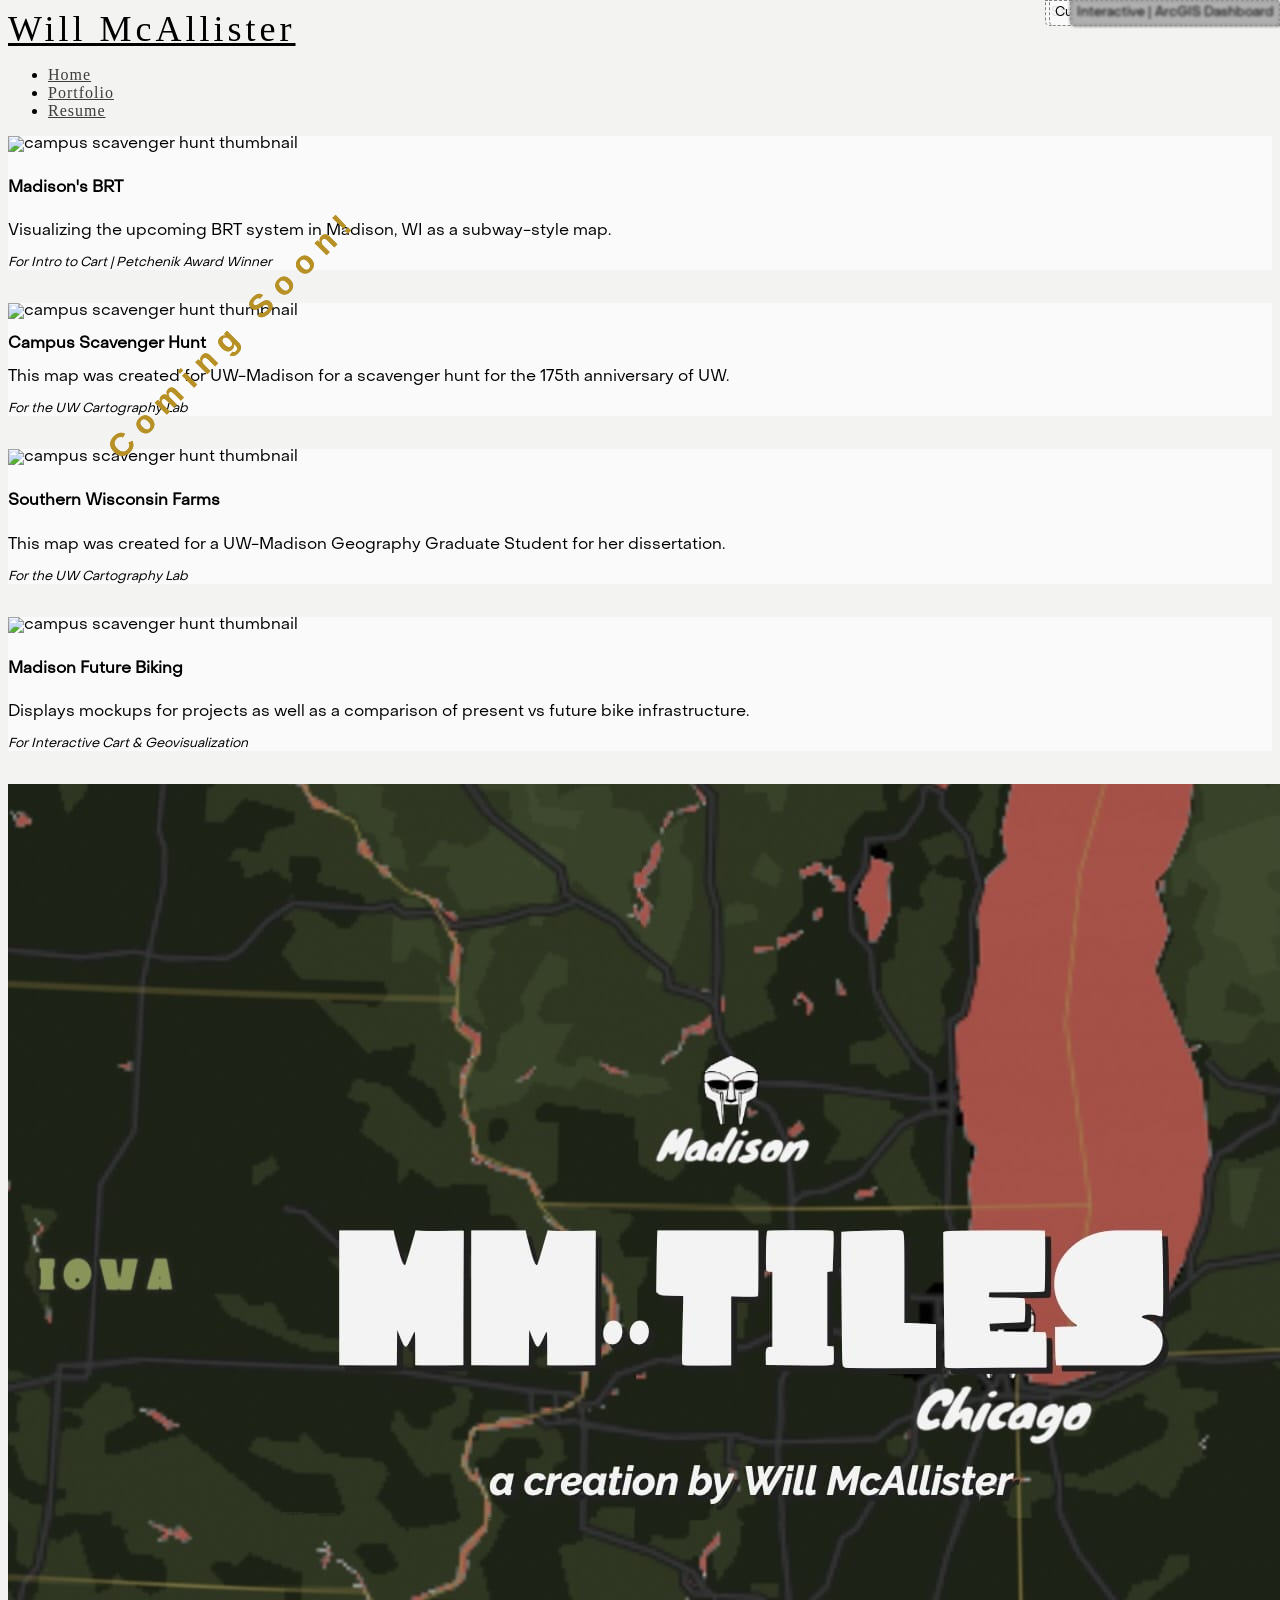
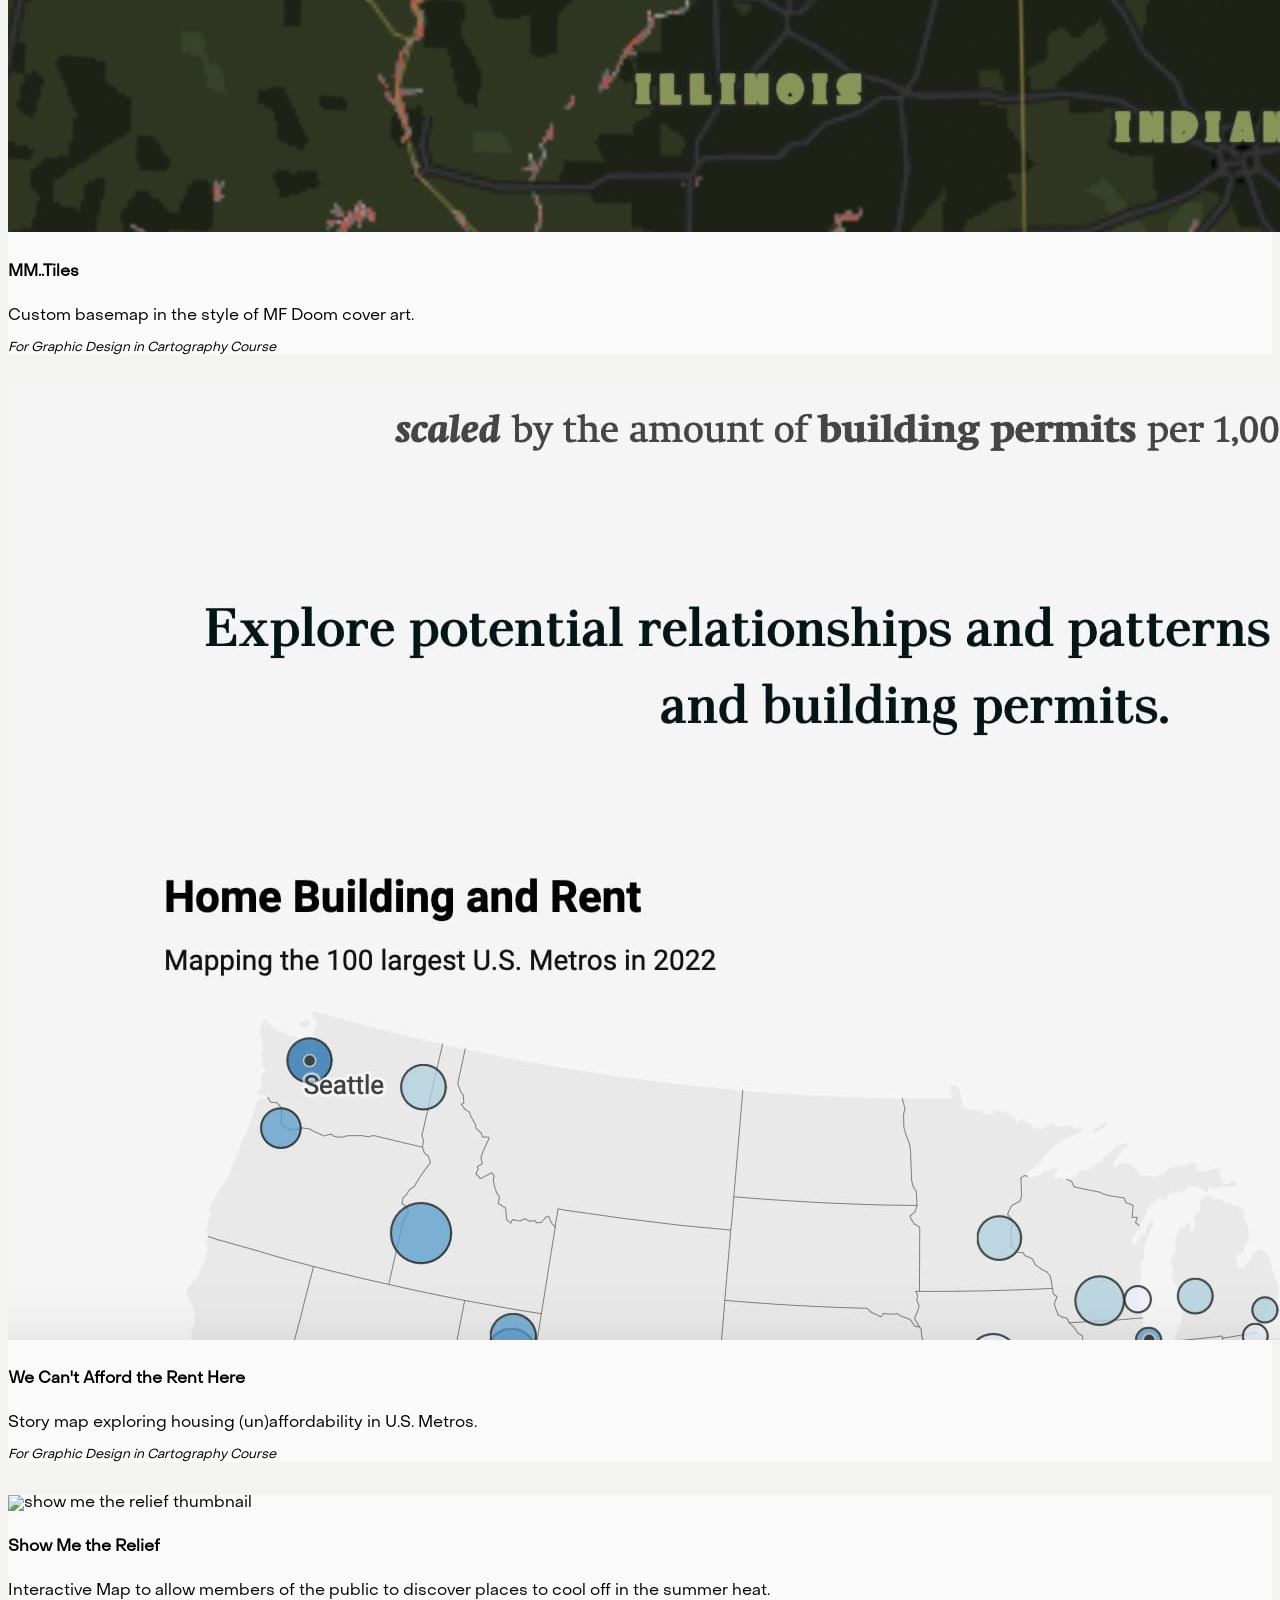
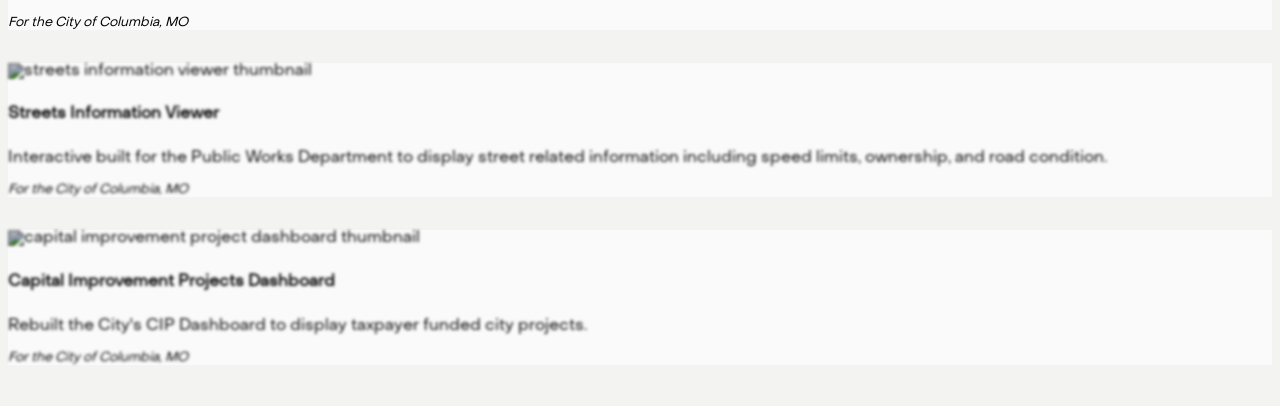
==== portfolio.html @ b3892784 "Updated fonts and portfolio items" ====
<!DOCTYPE html>
<html lang="en">
    <head>
        <base href="/"/>

        <meta charset="utf-8">
        <meta name="viewport" content="width=device-width, initial-scale=1">
        
        <title>Will McAllister</title>

        <!-- stylesheets -->
        <link rel="stylesheet" href="css/bootstrap.min.css">
        <link rel="stylesheet" href="css/style.css">

        <!-- mrs eaves font -->
        <link rel="stylesheet" href="https://use.typekit.net/hsz7tvz.css">

        <!--[if IE<9]>
            <link rel="stylesheet" href="css/style.ie.css">
        <![endif]-->
        
    </head>

    <body>
        <!-- Navigation Bar -->
        <div class="container">
            <nav class="navbar navbar-light">
                <div class="container-fluid">
                    <a class="navbar-brand" href="">Will McAllister</a>
                <ul class="nav nav-underline justify-content-end">
                    <li class="nav-item">
                    <a class="nav-link" href="">Home</a>
                    </li>
                    <li class="nav-item">
                    <a class="nav-link active" href="portfolio">Portfolio</a>
                    </li>
                    <li class="nav-item">
                    <a class="nav-link" href="resume">Resume</a>
                    </li>
                </ul>
                </div>
            </nav>
        </div>

        <!-- Portfolio Cards -->
        <div class="container">
            <div class="row">
                <div class="project-item col-xl-3 col-lg-4 col-md-6 col-sm-8 col-12">
                    <div class="card">
                        <img src="img/thumbnails/madison-brt-thumb.png" class="card-img-top" alt="campus scavenger hunt thumbnail">
                        <div class="card-map-type">Static | ArcPro + Illustrator</div>
                        <div class="card-body">
                            <h5 class="card-title">Madison's BRT</h5>
                            <p class="card-text">Visualizing the upcoming BRT system in Madison, WI
                                as a subway-style map.
                            </p>
                            <p class="card-attribution mb-0">For Intro to Cart | Petchenik Award Winner</p>
                            <a href="img/maps/madison-brt-map.png" class="stretched-link"></a>
                        </div>
                    </div>
                </div>
                
                <div class="project-item col-xl-3 col-lg-4 col-md-6 col-sm-8 col-12">
                    <div class="card">
                        <img src="img/thumbnails/scavenger-hunt-thumb.png" class="card-img-top" alt="campus scavenger hunt thumbnail">
                        <div class="card-map-type">Static | ArcPro + Illustrator</div>
                        <div class="card-body">
                            <p class="card-title">Campus Scavenger Hunt</p>
                            <p class="card-text">This map was created for UW-Madison for 
                                a scavenger hunt for the 175th anniversary of UW.
                            </p>
                            <p class="card-attribution mb-0">For the UW Cartography Lab</p>
                        </div>
                        <a href="img/maps/scavenger-hunt-map.png" class="stretched-link"></a>
                    </div>
                </div>

                <div class="project-item col-xl-3 col-lg-4 col-md-6 col-sm-8 col-12">
                    <div class="card">
                        <img src="img/thumbnails/sowi-farms-thumb.png" class="card-img-top" alt="campus scavenger hunt thumbnail">
                        <div class="card-map-type">Static | ArcPro + Eduard + Illustrator</div>
                        <div class="card-body">
                            <h5 class="card-title">Southern Wisconsin Farms</h5>
                            <p class="card-text">This map was created for a UW-Madison Geography Graduate 
                                Student for her dissertation.
                            </p>
                            <p class="card-attribution mb-0">For the UW Cartography Lab</p>
                            <a href="img/maps/sowi-farms-map.png" class="stretched-link"></a>
                        </div>
                    </div>
                </div>

                <div class="project-item col-xl-3 col-lg-4 col-md-6 col-sm-8 col-12">
                    <div class="card">
                        <img src="img/thumbnails/madison-future-biking-thumb.png" 
                            class="card-img-top" alt="campus scavenger hunt thumbnail">
                        <div class="card-map-type">Interactive | Leaflet</div>
                        <div class="card-body">
                            <h5 class="card-title">Madison Future Biking</h5>
                            <p class="card-text"> Displays mockups for projects as well as a comparison of present vs future bike infrastructure.</p>
                            <p class="card-attribution mb-0">For Interactive Cart & Geovisualization</p>
                            <a href="https://willmcallister.github.io/Madison-Future-Biking/" class="stretched-link"></a>
                        </div>
                    </div>
                </div>

                <div class="project-item col-xl-3 col-lg-4 col-md-6 col-sm-8 col-12">
                    <div class="card">
                        <img src="/img/thumbnails/mm-tiles-thumb.jpg" class="card-img-top" 
                            alt="mm..tiles project thumbnail">
                        <div class="card-map-type">Custom Basemap | Mapbox Studio</div>
                        <div class="card-body">
                            <h5 class="card-title">MM..Tiles</h5>
                            <p class="card-text">
                                Custom basemap in the style of MF Doom cover art.
                            </p>
                            <p class="card-attribution mb-0">For Graphic Design in Cartography Course</p>
                            <a href="https://willmcallister.github.io/mm..tiles/" class="stretched-link"></a>
                        </div>
                    </div>
                </div>

                <div class="project-item col-xl-3 col-lg-4 col-md-6 col-sm-8 col-12">
                    <div class="card">
                        <img src="img/thumbnails/affordability-story-thumb.jpg" class="card-img-top" 
                            alt="we can't afford the rent project thumbnail">
                        <div class="card-map-type">Visual Story | ESRI StoryMaps</div>
                        <div class="card-body">
                            <h5 class="card-title">We Can't Afford the Rent Here</h5>
                            <p class="card-text">
                                Story map exploring housing (un)affordability in U.S. Metros.
                            </p>
                            <p class="card-attribution mb-0">For Graphic Design in Cartography Course</p>
                            <a href="https://storymaps.arcgis.com/stories/22b57d258f01402888af89dd11dbffce" class="stretched-link"></a>
                        </div>
                    </div>
                </div>

                <div class="project-item col-xl-3 col-lg-4 col-md-6 col-sm-8 col-12">
                    <div class="card">
                        <img src="img/thumbnails/show-me-the-relief-thumb.png" class="card-img-top" alt="show me the relief thumbnail">
                        <div class="card-map-type">Interactive | Experience Builder</div>
                        <div class="card-body">
                            <h5 class="card-title">Show Me the Relief</h5>
                            <p class="card-text">Interactive Map to allow members of the public to discover places to cool off in the summer heat.</p>
                            <p class="card-attribution mb-0">For the City of Columbia, MO</p>
                            <a href="https://experience.arcgis.com/experience/27d0aab2cd5949bc9f819ebb05d48033" class="stretched-link"></a>
                        </div>
                    </div>
                </div>

                <div class="project-item col-xl-3 col-lg-4 col-md-6 col-sm-8 col-12">
                    <div class="card">
                        <img src="img/thumbnails/streets-information-viewer-thumb.png" class="card-img-top" alt="streets information viewer thumbnail">
                        <div class="card-map-type">Interactive | Experience Builder</div>
                        <div class="card-body">
                            <h5 class="card-title">Streets Information Viewer</h5>
                            <p class="card-text">Interactive built for the Public Works Department to display street related information 
                                including speed limits, ownership, and road condition.</p>
                            <p class="card-attribution mb-0">For the City of Columbia, MO</p>
                            <a href="#" class="stretched-link"></a>
                        </div>
                        <div class="card-coming-soon">Coming Soon!</div>
                    </div>
                </div>

                <div class="project-item col-xl-3 col-lg-4 col-md-6 col-sm-8 col-12">
                    <div class="card">
                        <img src="img/thumbnails/cip-dashboard-thumb.png" class="card-img-top" 
                            alt="capital improvement project dashboard thumbnail">
                        <div class="card-map-type">Interactive | ArcGIS Dashboard</div>
                        <div class="card-body">
                            <h5 class="card-title">Capital Improvement Projects Dashboard</h5>
                            <p class="card-text">Rebuilt the City's CIP Dashboard to display taxpayer funded city projects.</p>
                            <p class="card-attribution mb-0">For the City of Columbia, MO</p>
                            <a href="#" class="stretched-link"></a>
                        </div>
                        <div class="card-coming-soon">Coming Soon!</div>
                    </div>
                </div>
            </div>
        </div>
        
        
        <!-- scripts -->
        <script type="text/javascript" src="js/bootstrap.min.js"></script>
    </body>
</html>
---- css/style.css ----
@font-face {
    font-family: "ObjectSans-Regular";
    src: url(/fonts/ObjectSans-Regular.otf);
}


body {
    font-family: "ObjectSans-Regular";
    background-color: #F3F4F2;
}

.row {
    width: 100%;
}

.navbar {
    font-family: mrs-eaves, serif;
    letter-spacing: 1px;
}

.navbar-light {
    margin: 0;
}

.navbar-brand {
    font-family: mrs-eaves, serif;
    letter-spacing: 4px;
    font-size: 2.25rem;
    color: #000;
}

.navbar-brand:hover{
    font-weight: bold;
}


/* nav bar */
.nav-link {
    color: black;
}

.nav-link:hover {
    color: #3D3D3C;
}

.nav-tabs .nav-item .nav-link.active {
    color: #3D3D3C;
    border-bottom: 4px solid #3D3D3C;
}

.nav-link
{
    color: #3D3D3C;
}



/* Home Page Text */
.body-text {
    width: 50%;
    margin-bottom: 50px;
}

@media screen and (min-width: 1000px) and (max-width: 1500px){
    .body-text {
       width: 70%;
    }
 }

@media screen and (max-width: 1000px) {
    .body-text {
       width: 90%;
    }
 }


/* portfolio cards */
.row {
    margin: 0;
}

.project-item {
    padding-bottom: 20px;
}

.card {
    background-color: #FAFAFA;
    
}

.card:hover {
    filter: brightness(90%);
    transition: all 200ms ease;
}

.card-title {
    font-weight: 600;
    font-size: medium;
}

.card-attribution {
    font-size: small;
    font-style: italic;
}

.card-img-top {
    position: relative;
}

.card-map-type {
    font-size: small;
    position: absolute;
    top: 0;
    right: 0;
    padding: 5px;
    background-color: rgba(250, 250, 250, 0.9);
    border: 1.5px dashed;
    border-radius: 0px 5px 0px 5px;
    border-color: gray;
}

.card-coming-soon {
    position: absolute;
    top: 35%;
    left: 5%;
    transform: rotate(-45deg);
    color: rgb(184, 145, 38);
    font-weight: bold;
    font-size: xx-large;
    letter-spacing: 10px;
    text-align: center;
    font-family: 'Franklin Gothic Medium', 'Arial Narrow', Arial, sans-serif
}

/* If card contains coming soon, blur card */
.card:has(.card-coming-soon)>*:not(.card-coming-soon) { 
    filter: blur(1.5px) brightness(70%);
}
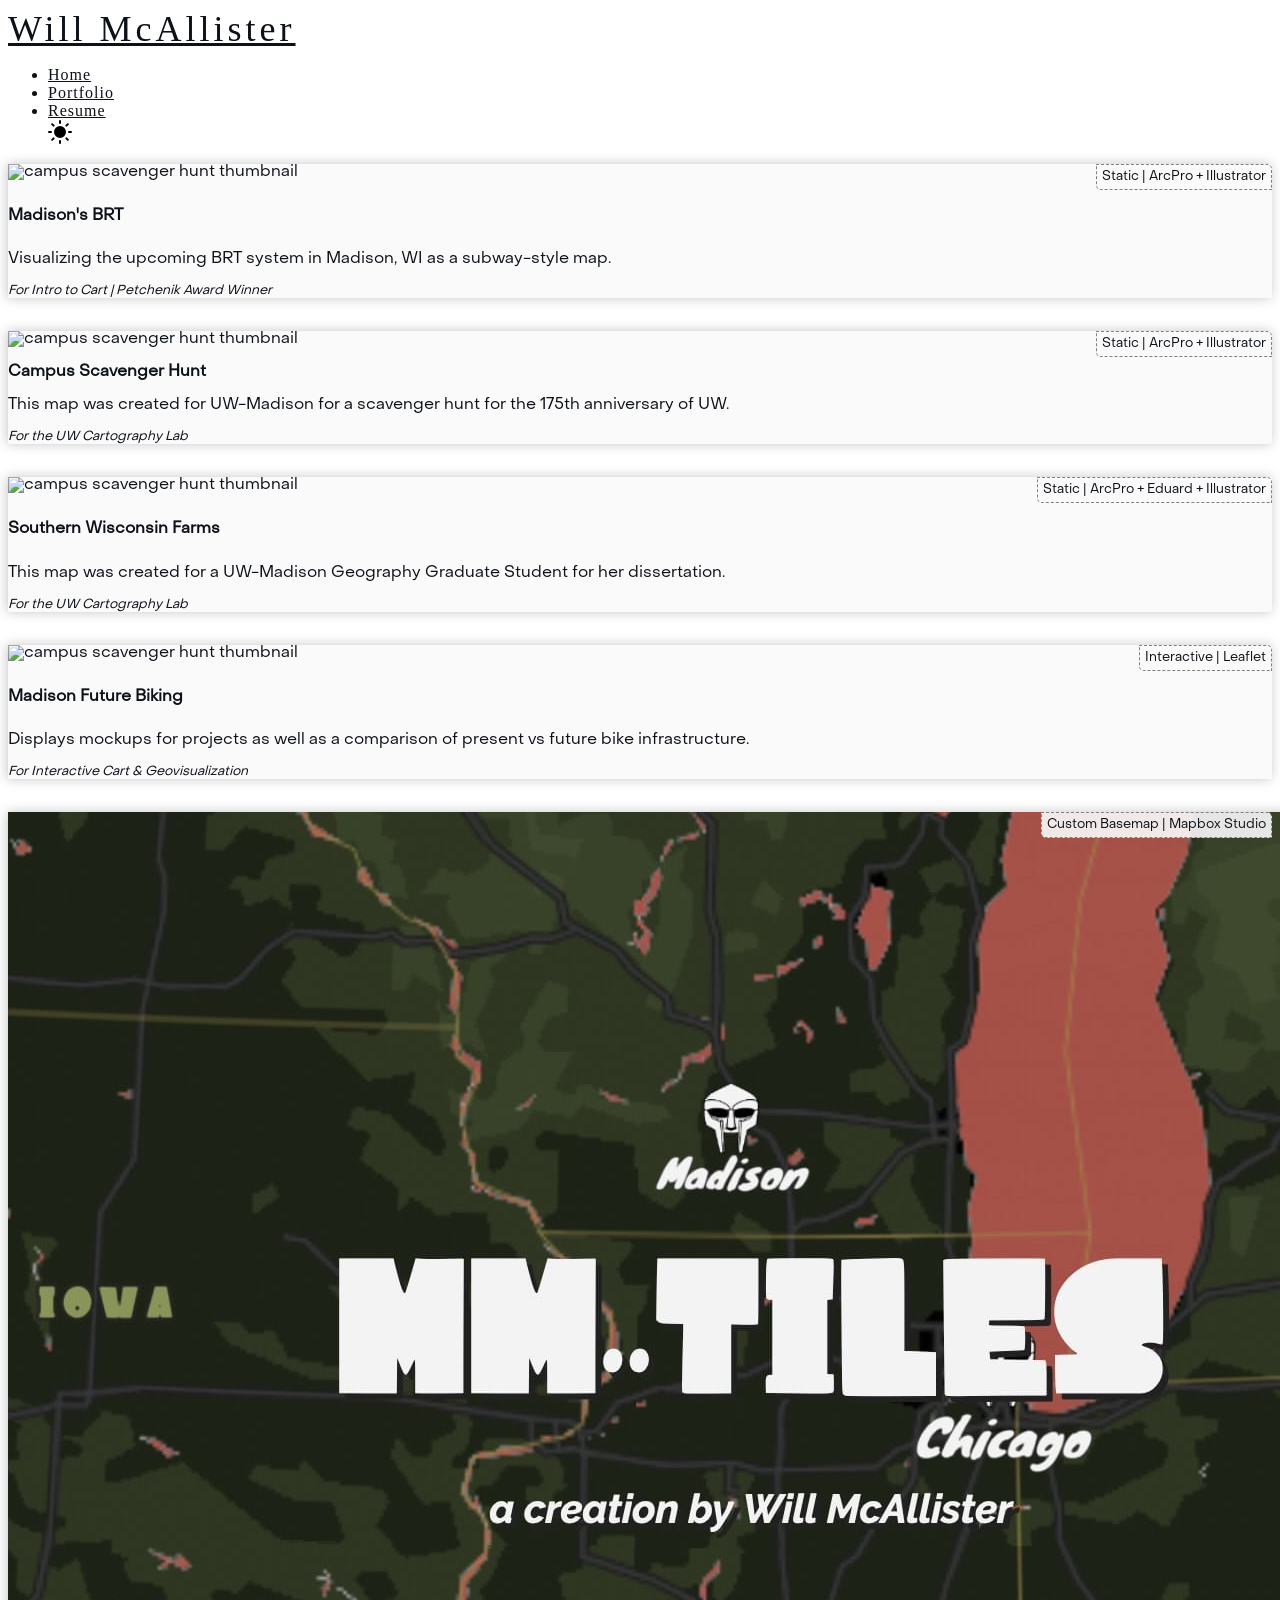
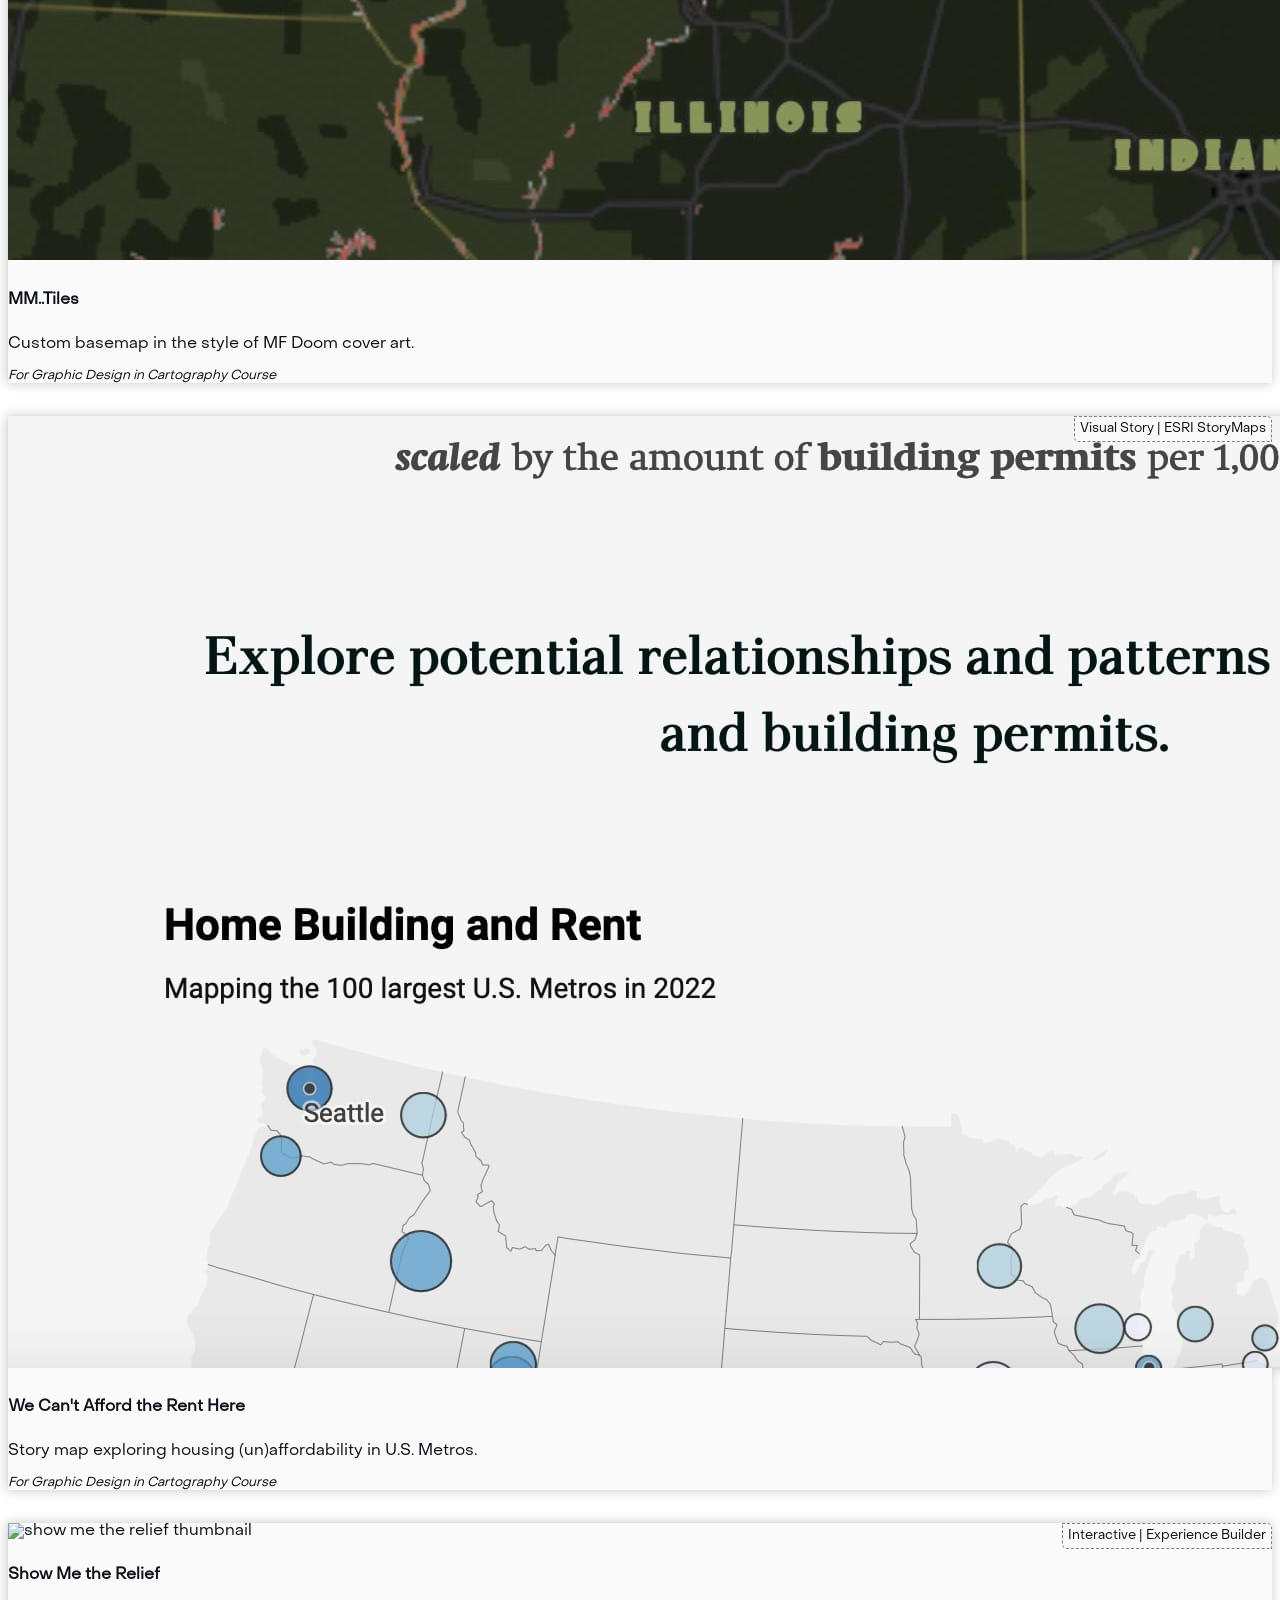
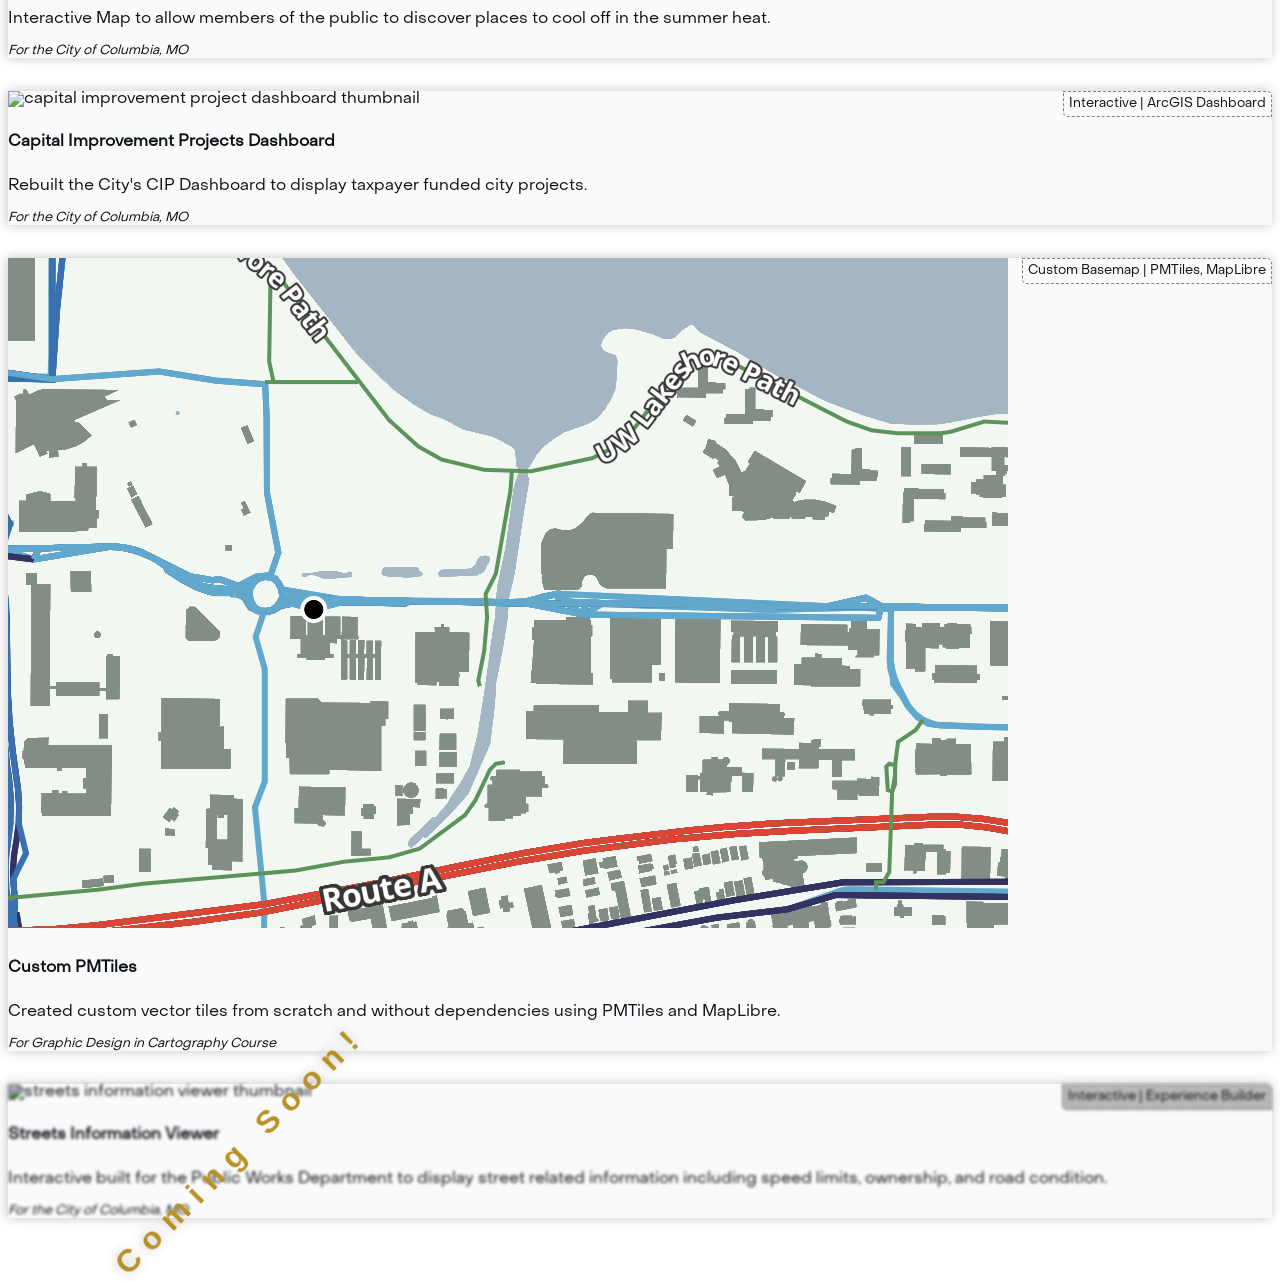
==== commit 15227c54: "added dark mode, updated portfolio" ====
--- a/portfolio.html
+++ b/portfolio.html
@@ -1,5 +1,5 @@
 <!DOCTYPE html>
-<html lang="en">
+<html lang="en" data-theme="light">
     <head>
         <base href="/"/>
 
@@ -27,17 +27,23 @@
             <nav class="navbar navbar-light">
                 <div class="container-fluid">
                     <a class="navbar-brand" href="">Will McAllister</a>
-                <ul class="nav nav-underline justify-content-end">
-                    <li class="nav-item">
-                    <a class="nav-link" href="">Home</a>
-                    </li>
-                    <li class="nav-item">
-                    <a class="nav-link active" href="portfolio">Portfolio</a>
-                    </li>
-                    <li class="nav-item">
-                    <a class="nav-link" href="resume">Resume</a>
-                    </li>
-                </ul>
+                    <ul class="nav nav-underline justify-content-end">
+                        <li class="nav-item">
+                            <a class="nav-link" href="">Home</a>
+                        </li>
+                        <li class="nav-item">
+                            <a class="nav-link active" href="portfolio">Portfolio</a>
+                        </li>
+                        <li class="nav-item">
+                            <a class="nav-link" href="resume">Resume</a>
+                        </li>
+                        <button
+                            type="button"
+                            data-theme-toggle
+                            aria-label="Change light/dark theme"
+                            ><img class="theme-selector" src="/icons/moon.svg"></i>
+                        </button>
+                    </ul>
                 </div>
             </nav>
         </div>
@@ -145,6 +151,34 @@
                             <p class="card-text">Interactive Map to allow members of the public to discover places to cool off in the summer heat.</p>
                             <p class="card-attribution mb-0">For the City of Columbia, MO</p>
                             <a href="https://experience.arcgis.com/experience/27d0aab2cd5949bc9f819ebb05d48033" class="stretched-link"></a>
+                        </div>
+                    </div>
+                </div>
+
+                <div class="project-item col-xl-3 col-lg-4 col-md-6 col-sm-8 col-12">
+                    <div class="card">
+                        <img src="img/thumbnails/cip-dashboard-thumb.png" class="card-img-top" 
+                            alt="capital improvement project dashboard thumbnail">
+                        <div class="card-map-type">Interactive | ArcGIS Dashboard</div>
+                        <div class="card-body">
+                            <h5 class="card-title">Capital Improvement Projects Dashboard</h5>
+                            <p class="card-text">Rebuilt the City's CIP Dashboard to display taxpayer funded city projects.</p>
+                            <p class="card-attribution mb-0">For the City of Columbia, MO</p>
+                            <a href="https://gocolumbiamo.maps.arcgis.com/apps/dashboards/0b35cbd9cfa7478bbe8ae7672bce7add" class="stretched-link"></a>
+                        </div>
+                    </div>
+                </div>
+
+                <div class="project-item col-xl-3 col-lg-4 col-md-6 col-sm-8 col-12">
+                    <div class="card">
+                        <img src="img/thumbnails/custom-pmtiles-thumb.png" class="card-img-top" 
+                            alt="custom pmtiles thumbnail">
+                        <div class="card-map-type">Custom Basemap | PMTiles, MapLibre</div>
+                        <div class="card-body">
+                            <h5 class="card-title">Custom PMTiles</h5>
+                            <p class="card-text">Created custom vector tiles from scratch and without dependencies using PMTiles and MapLibre.</p>
+                            <p class="card-attribution mb-0">For Graphic Design in Cartography Course</p>
+                            <a href="https://github.com/willmcallister/custom-pmtiles?tab=readme-ov-file#custom-pmtiles" class="stretched-link"></a>
                         </div>
                     </div>
                 </div>
@@ -164,25 +198,13 @@
                     </div>
                 </div>
 
-                <div class="project-item col-xl-3 col-lg-4 col-md-6 col-sm-8 col-12">
-                    <div class="card">
-                        <img src="img/thumbnails/cip-dashboard-thumb.png" class="card-img-top" 
-                            alt="capital improvement project dashboard thumbnail">
-                        <div class="card-map-type">Interactive | ArcGIS Dashboard</div>
-                        <div class="card-body">
-                            <h5 class="card-title">Capital Improvement Projects Dashboard</h5>
-                            <p class="card-text">Rebuilt the City's CIP Dashboard to display taxpayer funded city projects.</p>
-                            <p class="card-attribution mb-0">For the City of Columbia, MO</p>
-                            <a href="#" class="stretched-link"></a>
-                        </div>
-                        <div class="card-coming-soon">Coming Soon!</div>
-                    </div>
-                </div>
             </div>
         </div>
         
         
         <!-- scripts -->
         <script type="text/javascript" src="js/bootstrap.min.js"></script>
+        <script type="text/javascript" src="js/script.js"></script>
+
     </body>
 </html>
--- a/css/style.css
+++ b/css/style.css
@@ -3,10 +3,24 @@
     src: url(/fonts/ObjectSans-Regular.otf);
 }
 
+[data-theme="light"] {
+    --color-bg: #ffffff;
+    --color-fg: #0D1118;
+    --color-card: 250, 250, 250;
+    --color-card-shadow: #c5c5c5;
+}
+  
+[data-theme="dark"] {
+    --color-bg: #000000;
+    --color-fg: #ffffff;
+    --color-card: 24, 24, 30;
+    --color-card-shadow: #000000;
+}
 
 body {
     font-family: "ObjectSans-Regular";
-    background-color: #F3F4F2;
+    background-color: var(--color-bg);
+    color: var(--color-fg)
 }
 
 .row {
@@ -26,7 +40,7 @@
     font-family: mrs-eaves, serif;
     letter-spacing: 4px;
     font-size: 2.25rem;
-    color: #000;
+    color: var(--color-fg)
 }
 
 .navbar-brand:hover{
@@ -36,7 +50,7 @@
 
 /* nav bar */
 .nav-link {
-    color: black;
+    color: var(--color-fg) !important
 }
 
 .nav-link:hover {
@@ -44,7 +58,6 @@
 }
 
 .nav-tabs .nav-item .nav-link.active {
-    color: #3D3D3C;
     border-bottom: 4px solid #3D3D3C;
 }
 
@@ -53,6 +66,17 @@
     color: #3D3D3C;
 }
 
+button {
+    padding: 0px;
+    margin: 0px;
+    background-color: transparent;
+    border: 0px;
+}
+
+.theme-selector {
+    width: 24px;
+    height: 24px;
+}
 
 
 /* Home Page Text */
@@ -84,8 +108,10 @@
 }
 
 .card {
-    background-color: #FAFAFA;
-    
+    background-color: rgb(var(--color-card));
+    color: var(--color-fg);
+    filter: drop-shadow(-0.5px 0.5px 6px var(--color-card-shadow));
+    border: 0px;
 }
 
 .card:hover {
@@ -113,7 +139,8 @@
     top: 0;
     right: 0;
     padding: 5px;
-    background-color: rgba(250, 250, 250, 0.9);
+    /*background-color: var(--color-card);*/
+    background-color: rgba(var(--color-card), 0.9);
     border: 1.5px dashed;
     border-radius: 0px 5px 0px 5px;
     border-color: gray;
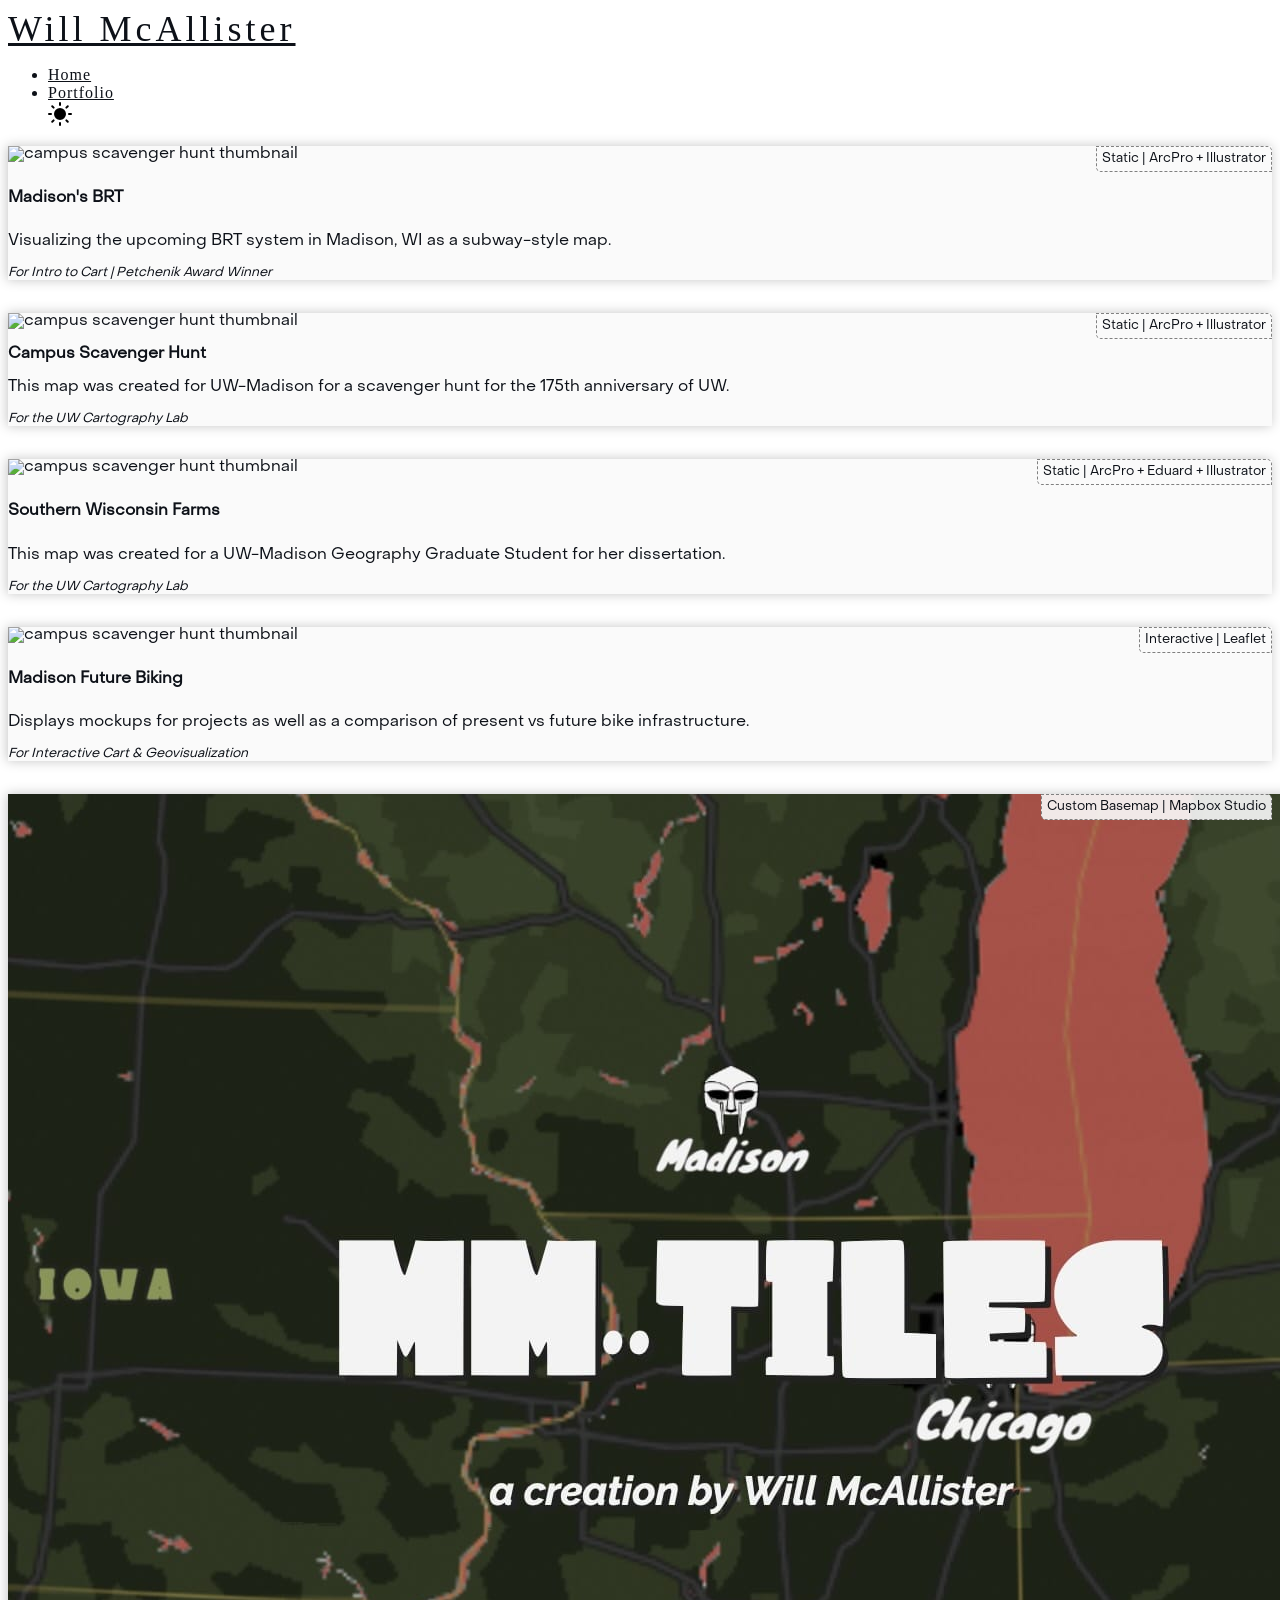
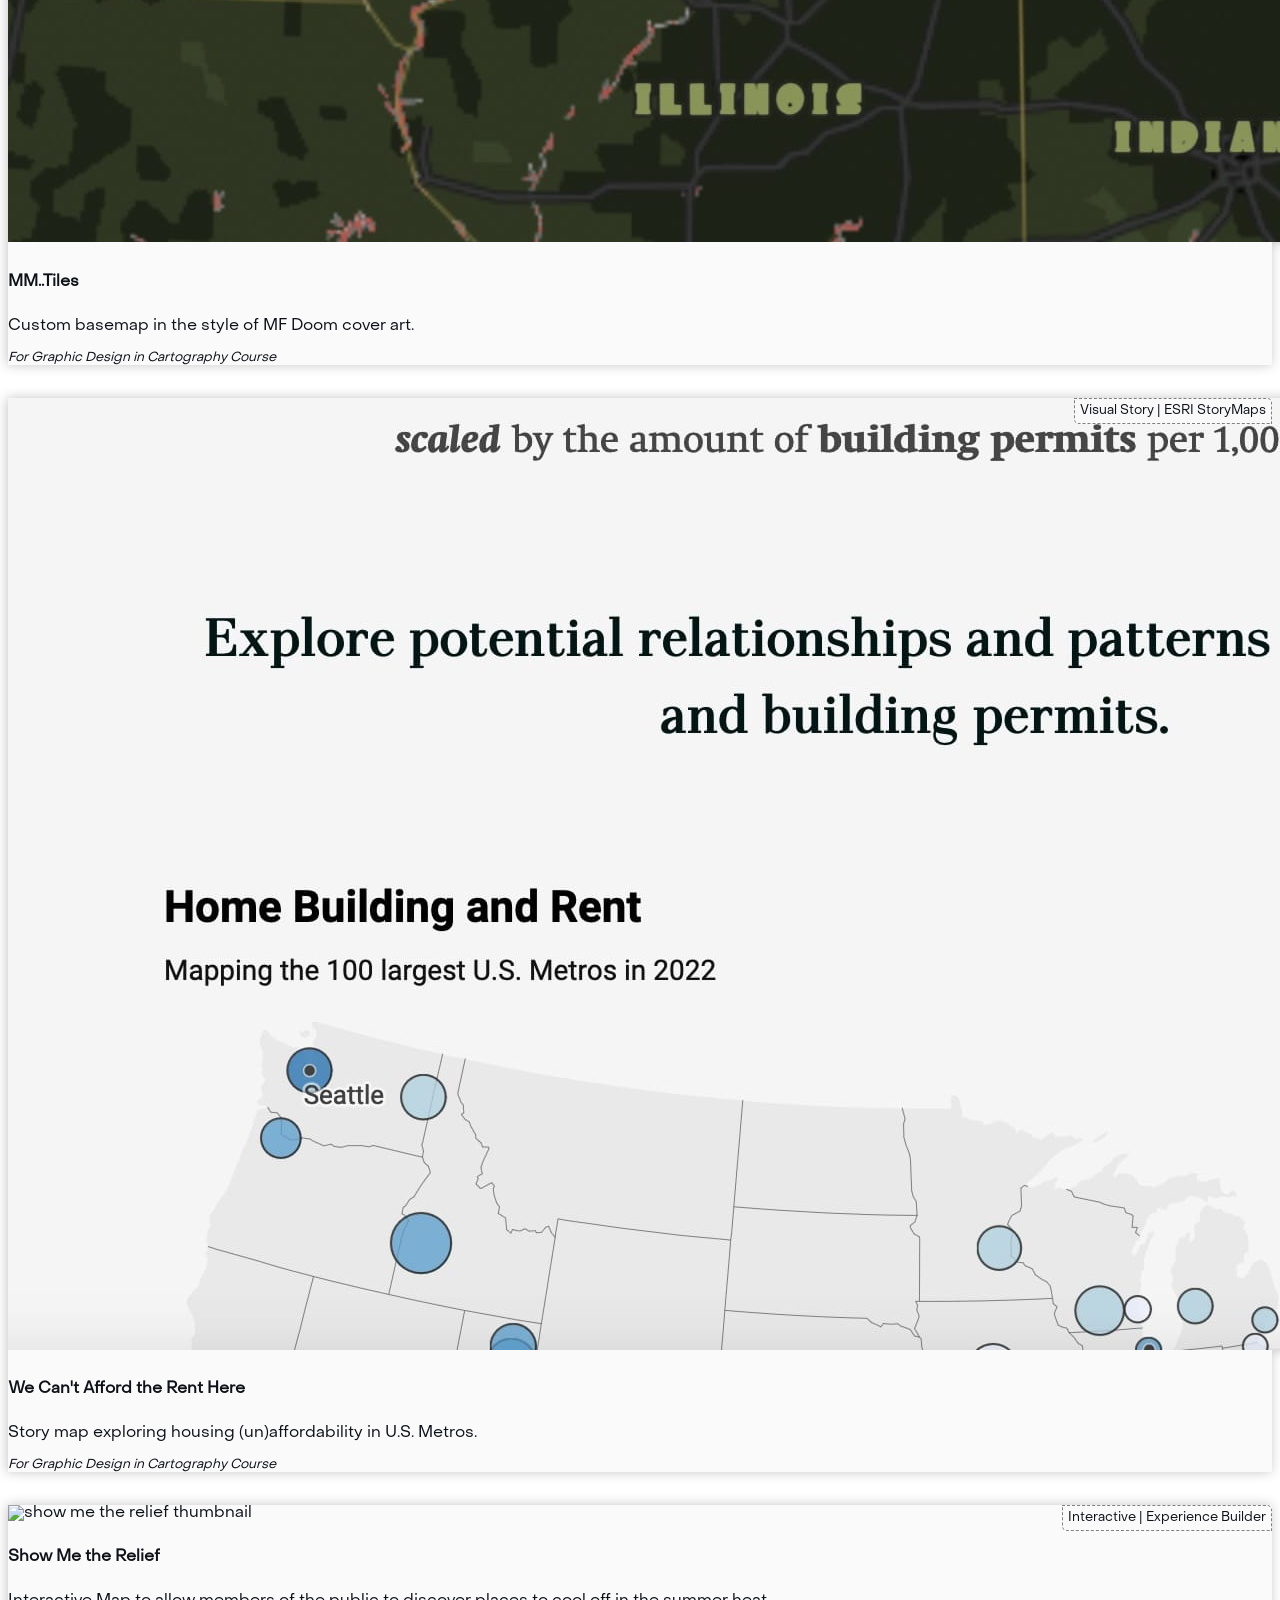
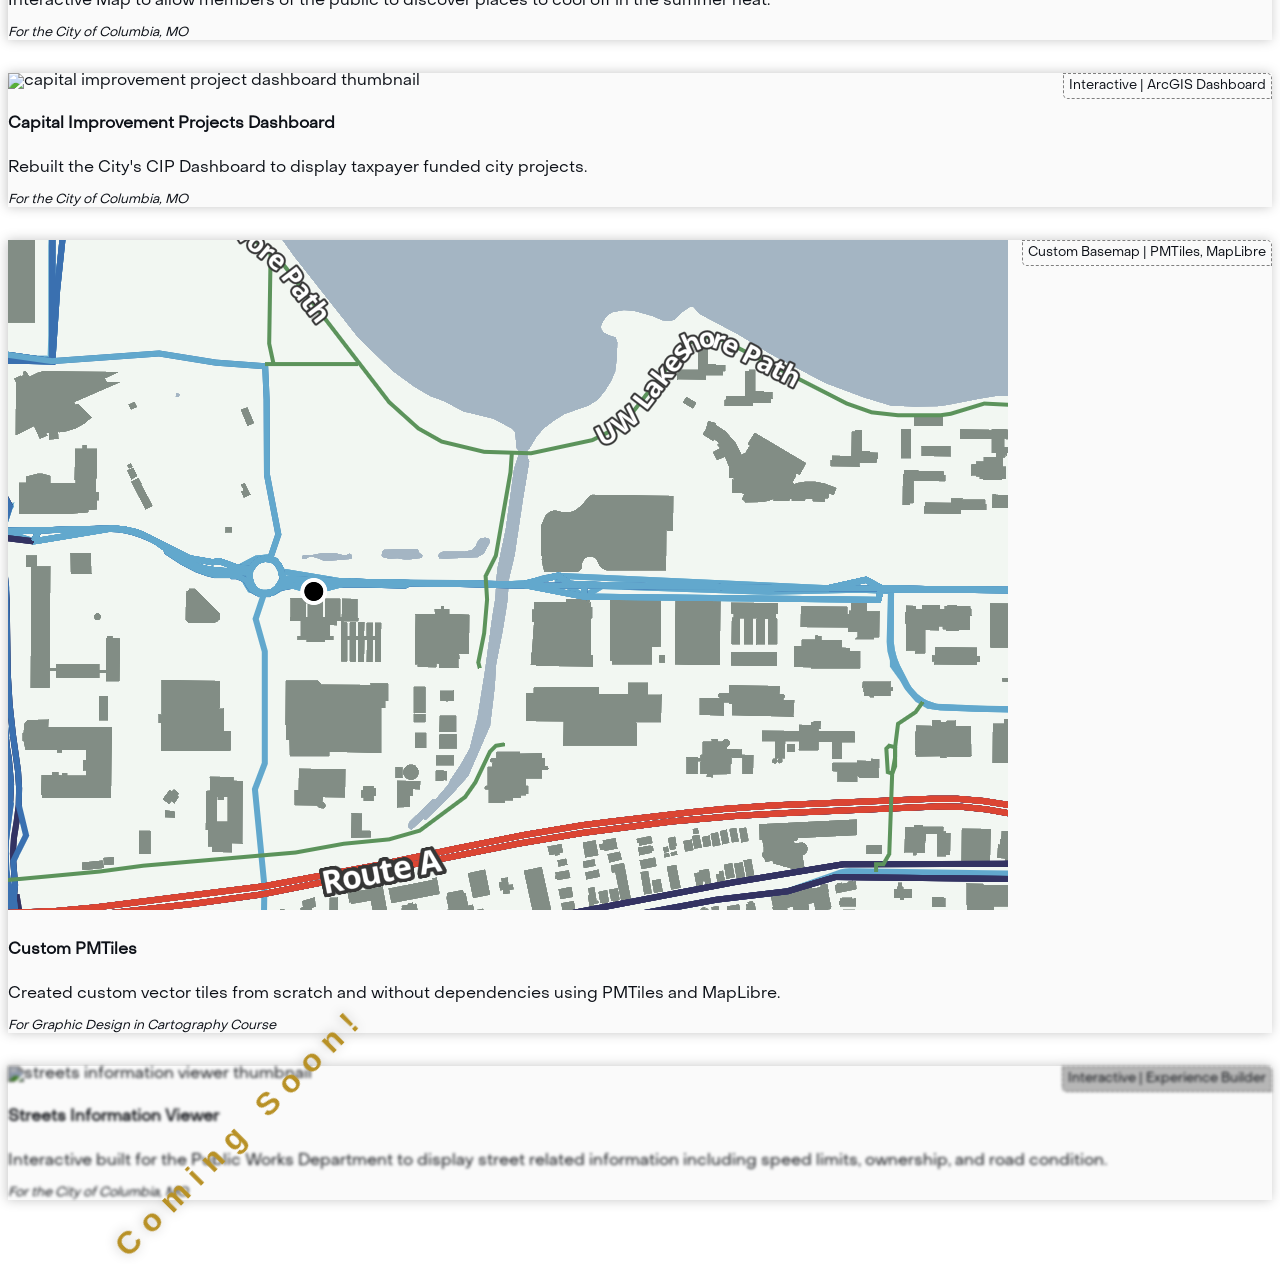
==== commit 7f162431: "edited intro, removed resume link" ====
--- a/portfolio.html
+++ b/portfolio.html
@@ -34,9 +34,6 @@
                         <li class="nav-item">
                             <a class="nav-link active" href="portfolio">Portfolio</a>
                         </li>
-                        <li class="nav-item">
-                            <a class="nav-link" href="resume">Resume</a>
-                        </li>
                         <button
                             type="button"
                             data-theme-toggle
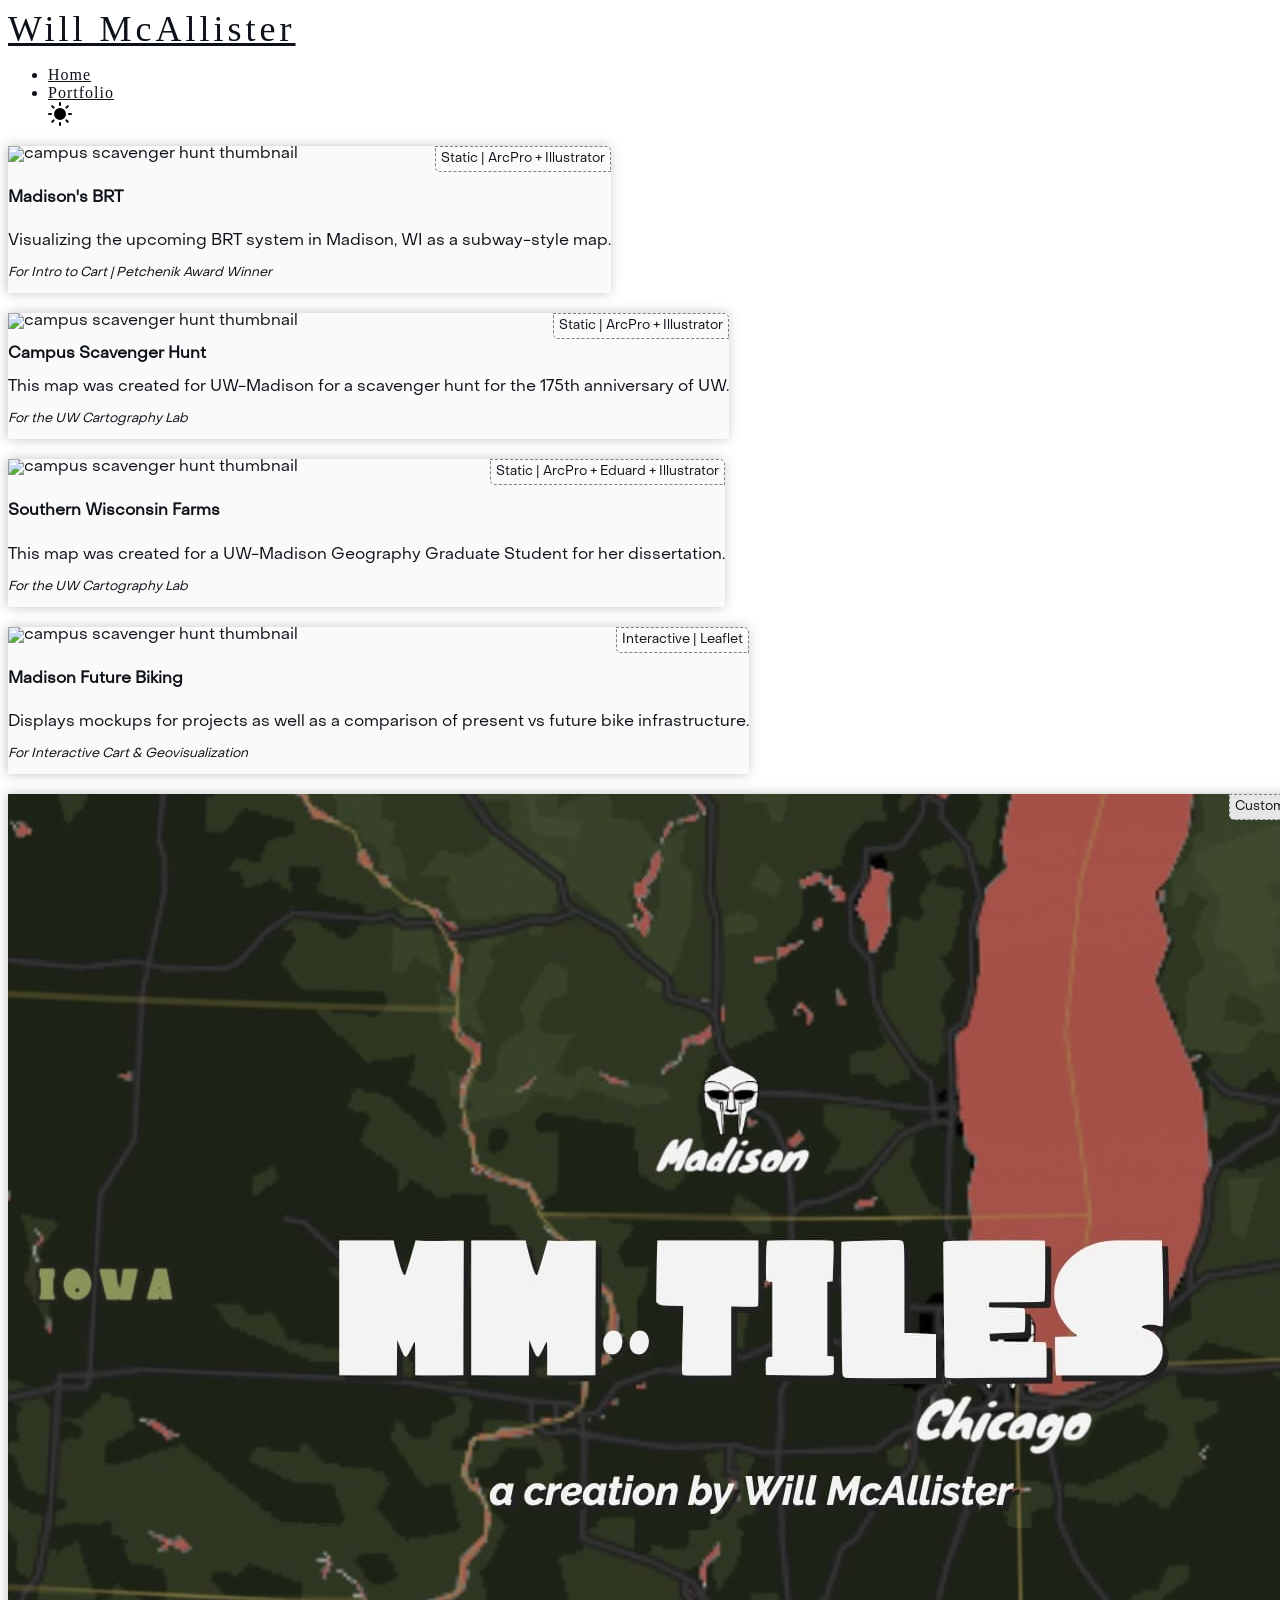
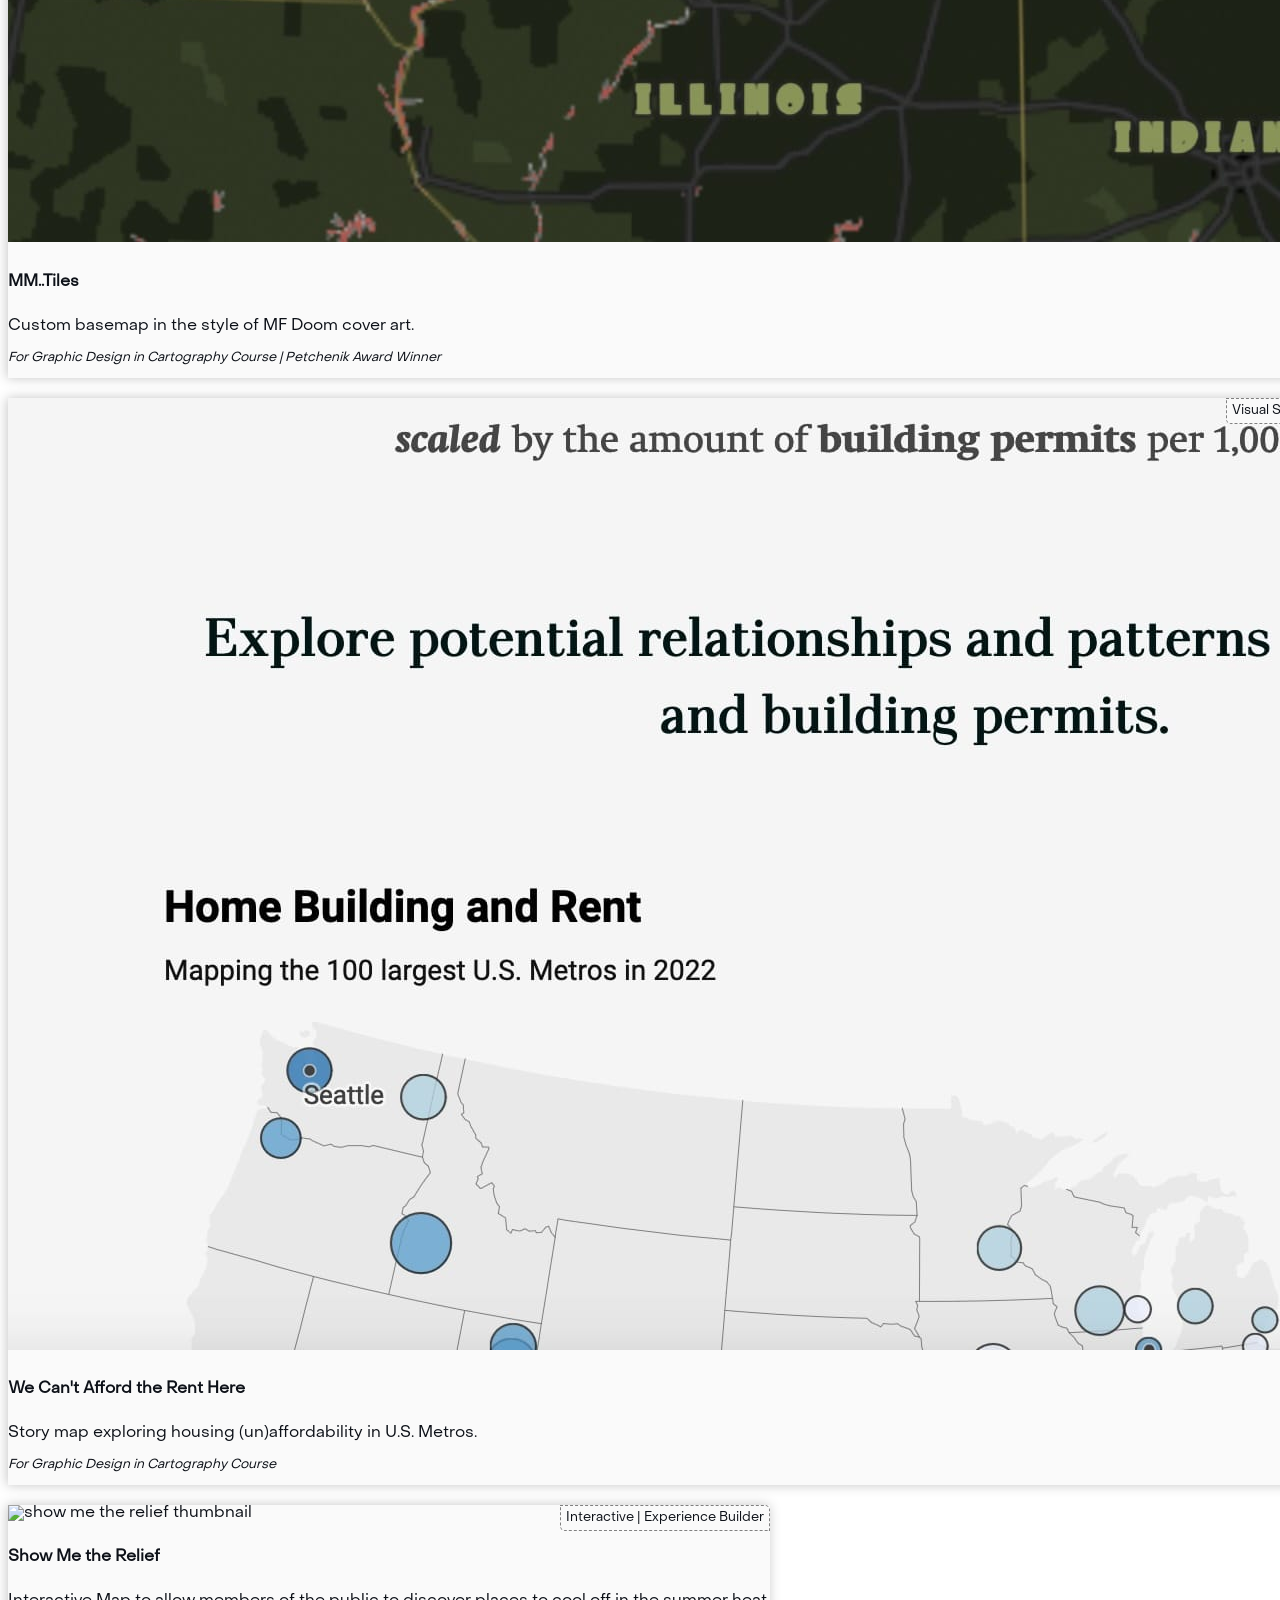
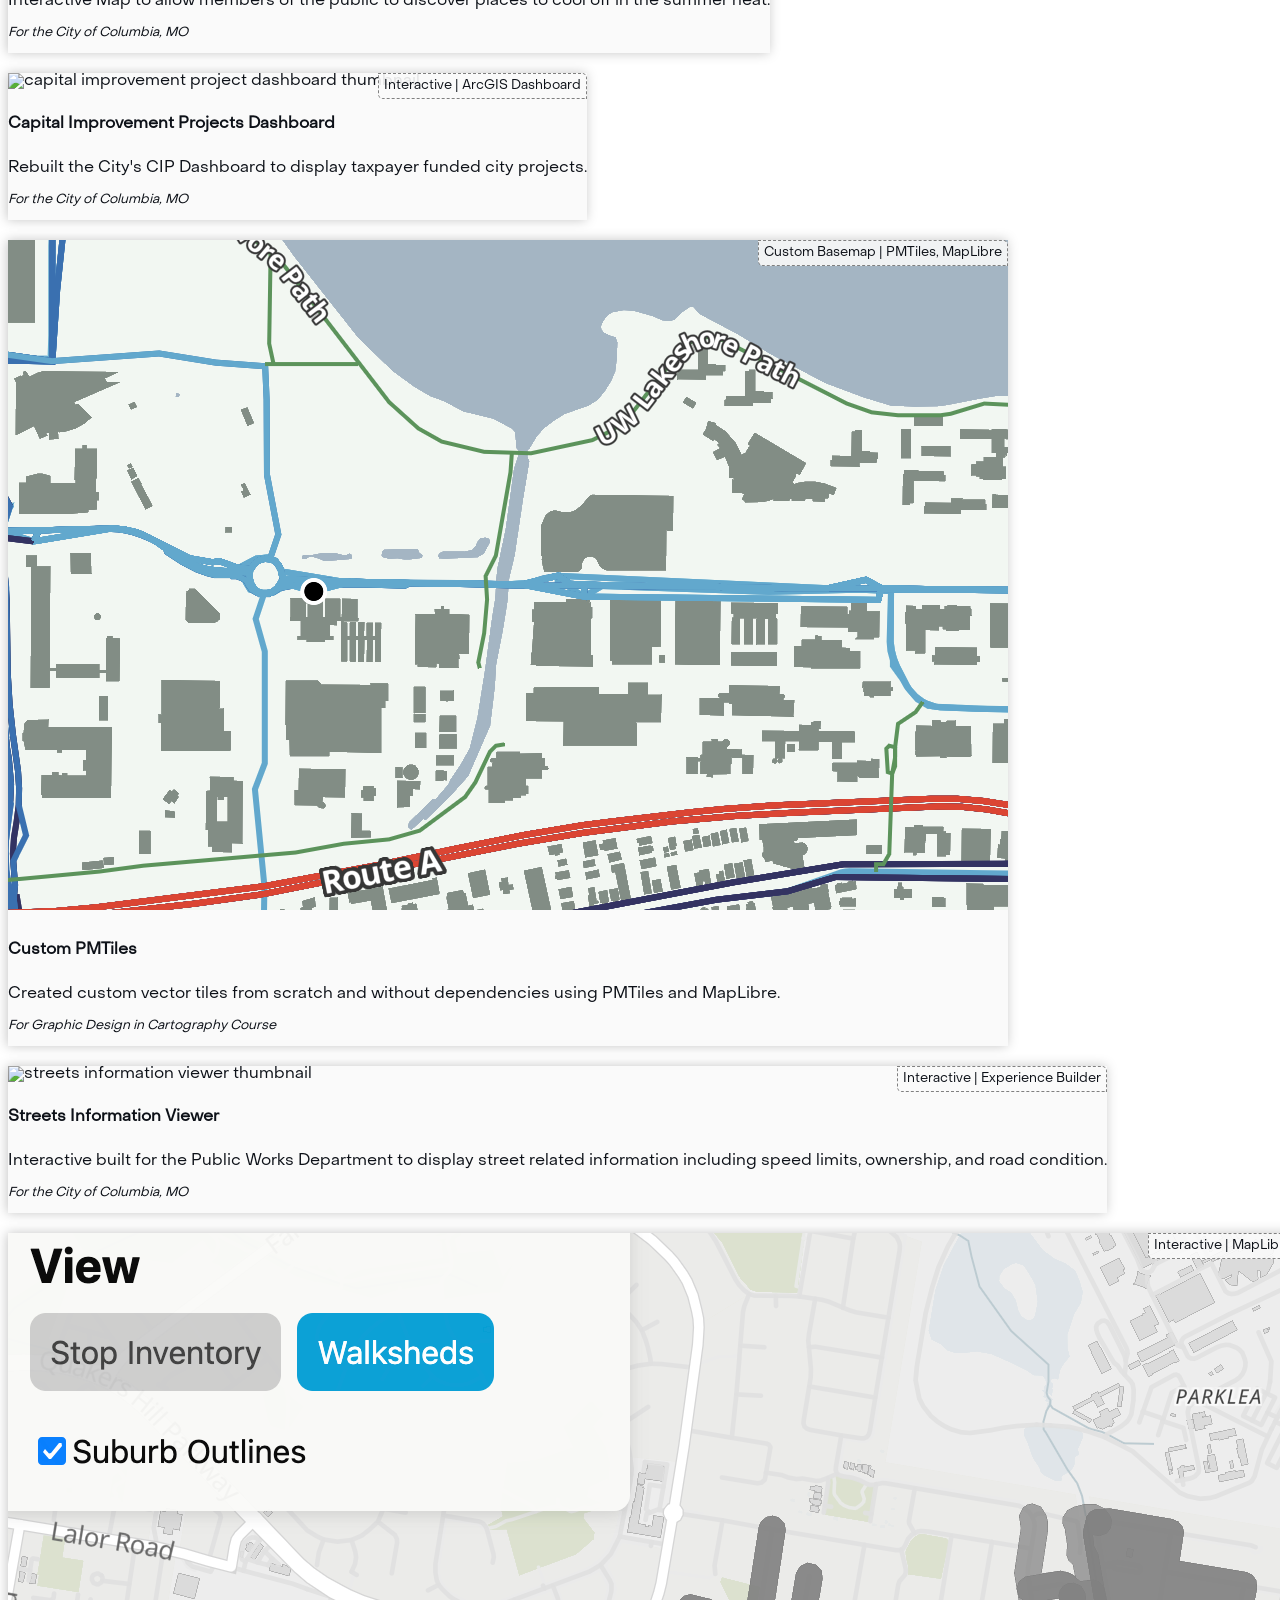
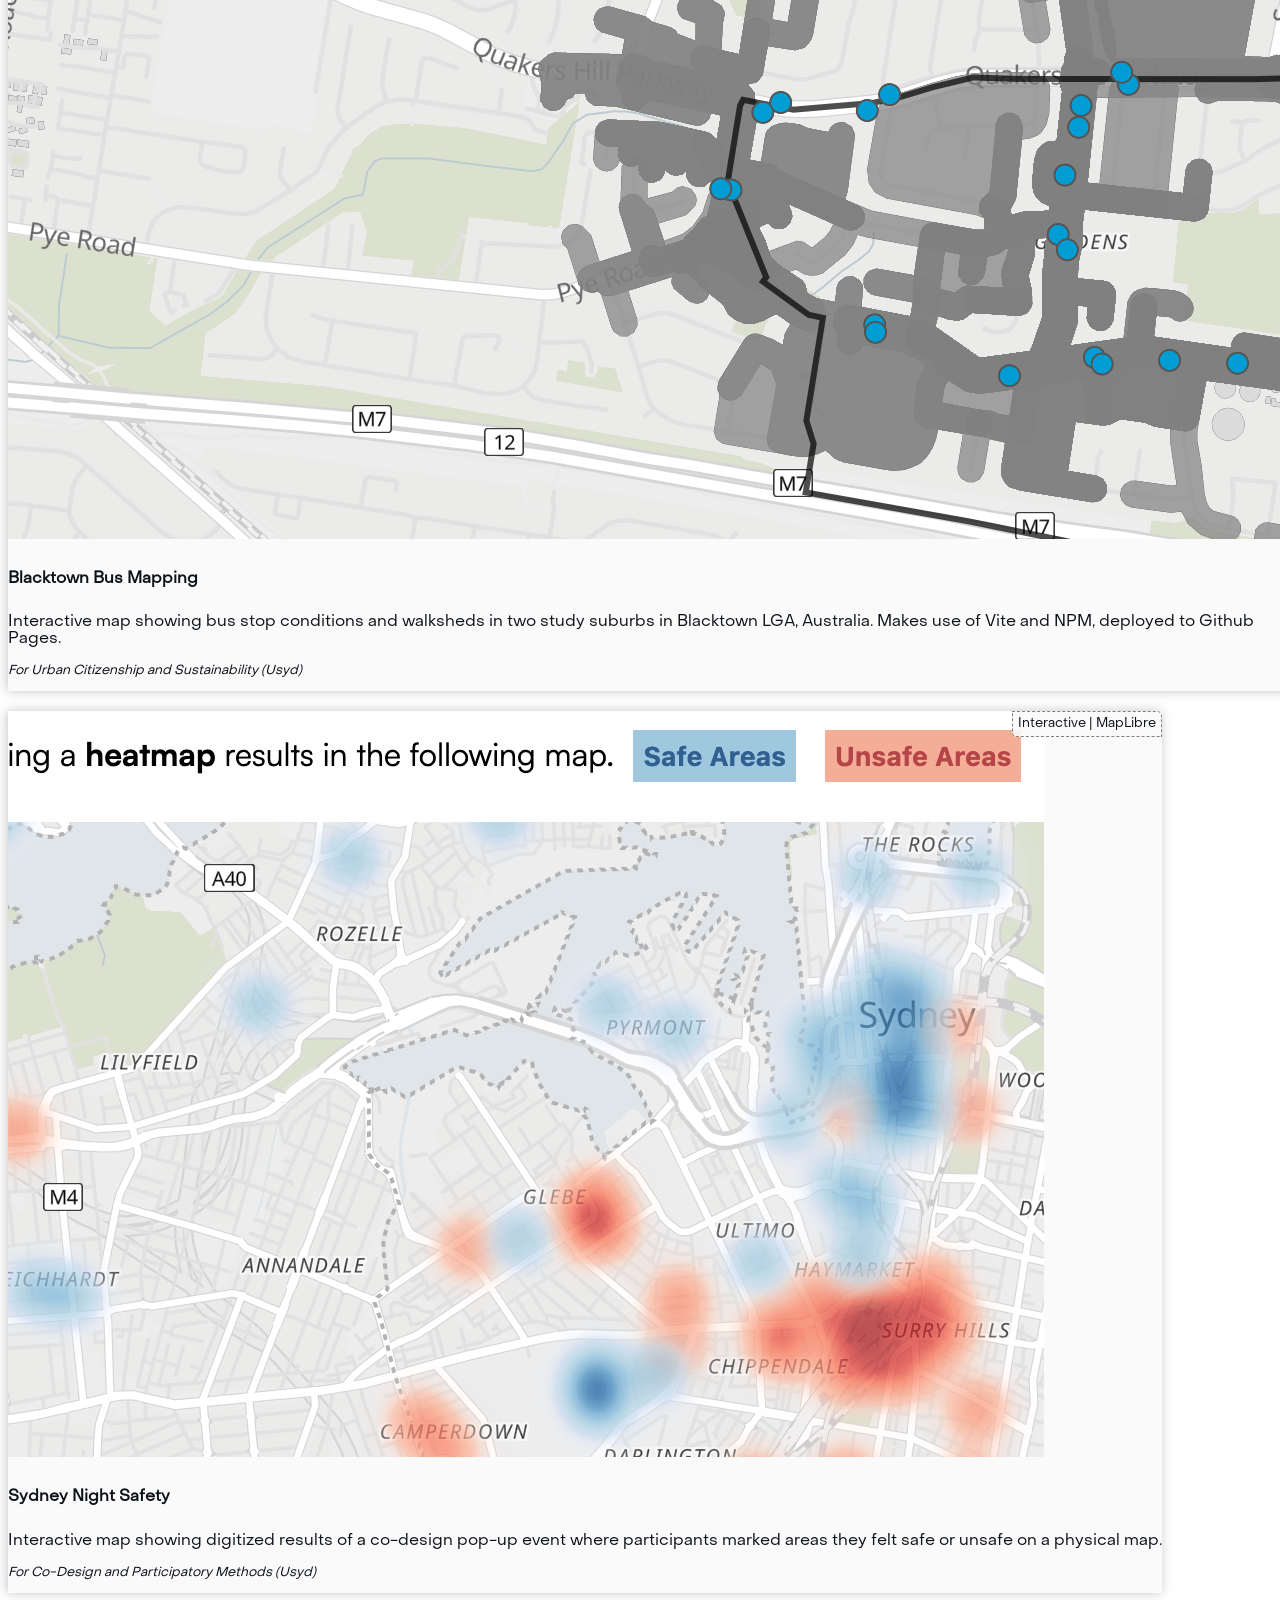
==== commit ede46ca5: "Updated portfolio and landing page" ====
--- a/portfolio.html
+++ b/portfolio.html
@@ -117,7 +117,7 @@
                             <p class="card-text">
                                 Custom basemap in the style of MF Doom cover art.
                             </p>
-                            <p class="card-attribution mb-0">For Graphic Design in Cartography Course</p>
+                            <p class="card-attribution mb-0">For Graphic Design in Cartography Course | Petchenik Award Winner</p>
                             <a href="https://willmcallister.github.io/mm..tiles/" class="stretched-link"></a>
                         </div>
                     </div>
@@ -189,9 +189,35 @@
                             <p class="card-text">Interactive built for the Public Works Department to display street related information 
                                 including speed limits, ownership, and road condition.</p>
                             <p class="card-attribution mb-0">For the City of Columbia, MO</p>
-                            <a href="#" class="stretched-link"></a>
-                        </div>
-                        <div class="card-coming-soon">Coming Soon!</div>
+                            <a href="https://experience.arcgis.com/experience/d6aad97200bb4e0b8d475f593621c0d1" class="stretched-link"></a>
+                        </div>
+                    </div>
+                </div>
+
+                <div class="project-item col-xl-3 col-lg-4 col-md-6 col-sm-8 col-12">
+                    <div class="card">
+                        <img src="img/thumbnails/blacktown-mapping-thumb.png" class="card-img-top" alt="blacktown bus mapping thumbnail">
+                        <div class="card-map-type">Interactive | MapLibre</div>
+                        <div class="card-body">
+                            <h5 class="card-title">Blacktown Bus Mapping</h5>
+                            <p class="card-text">Interactive map showing bus stop conditions and walksheds in two study suburbs in Blacktown LGA, Australia. 
+                                Makes use of Vite and NPM, deployed to Github Pages.</p>
+                            <p class="card-attribution mb-0">For Urban Citizenship and Sustainability (Usyd)</p>
+                            <a href="https://willmcallister.github.io/blacktown-bus-mapping/" class="stretched-link"></a>
+                        </div>
+                    </div>
+                </div>
+
+                <div class="project-item col-xl-3 col-lg-4 col-md-6 col-sm-8 col-12">
+                    <div class="card">
+                        <img src="img/thumbnails/sydney-night-safety-thumb.png" class="card-img-top" alt="blacktown bus mapping thumbnail">
+                        <div class="card-map-type">Interactive | MapLibre</div>
+                        <div class="card-body">
+                            <h5 class="card-title">Sydney Night Safety</h5>
+                            <p class="card-text">Interactive map showing digitized results of a co-design pop-up event where participants marked areas they felt safe or unsafe on a physical map.</p>
+                            <p class="card-attribution mb-0">For Co-Design and Participatory Methods (Usyd)</p>
+                            <a href="https://willmcallister.github.io/sydney-night-safety/" class="stretched-link"></a>
+                        </div>
                     </div>
                 </div>
 
--- a/css/style.css
+++ b/css/style.css
@@ -97,7 +97,6 @@
     }
  }
 
-
 /* portfolio cards */
 .row {
     margin: 0;
@@ -105,6 +104,8 @@
 
 .project-item {
     padding-bottom: 20px;
+    align-items: center;
+    display: flex;
 }
 
 .card {
